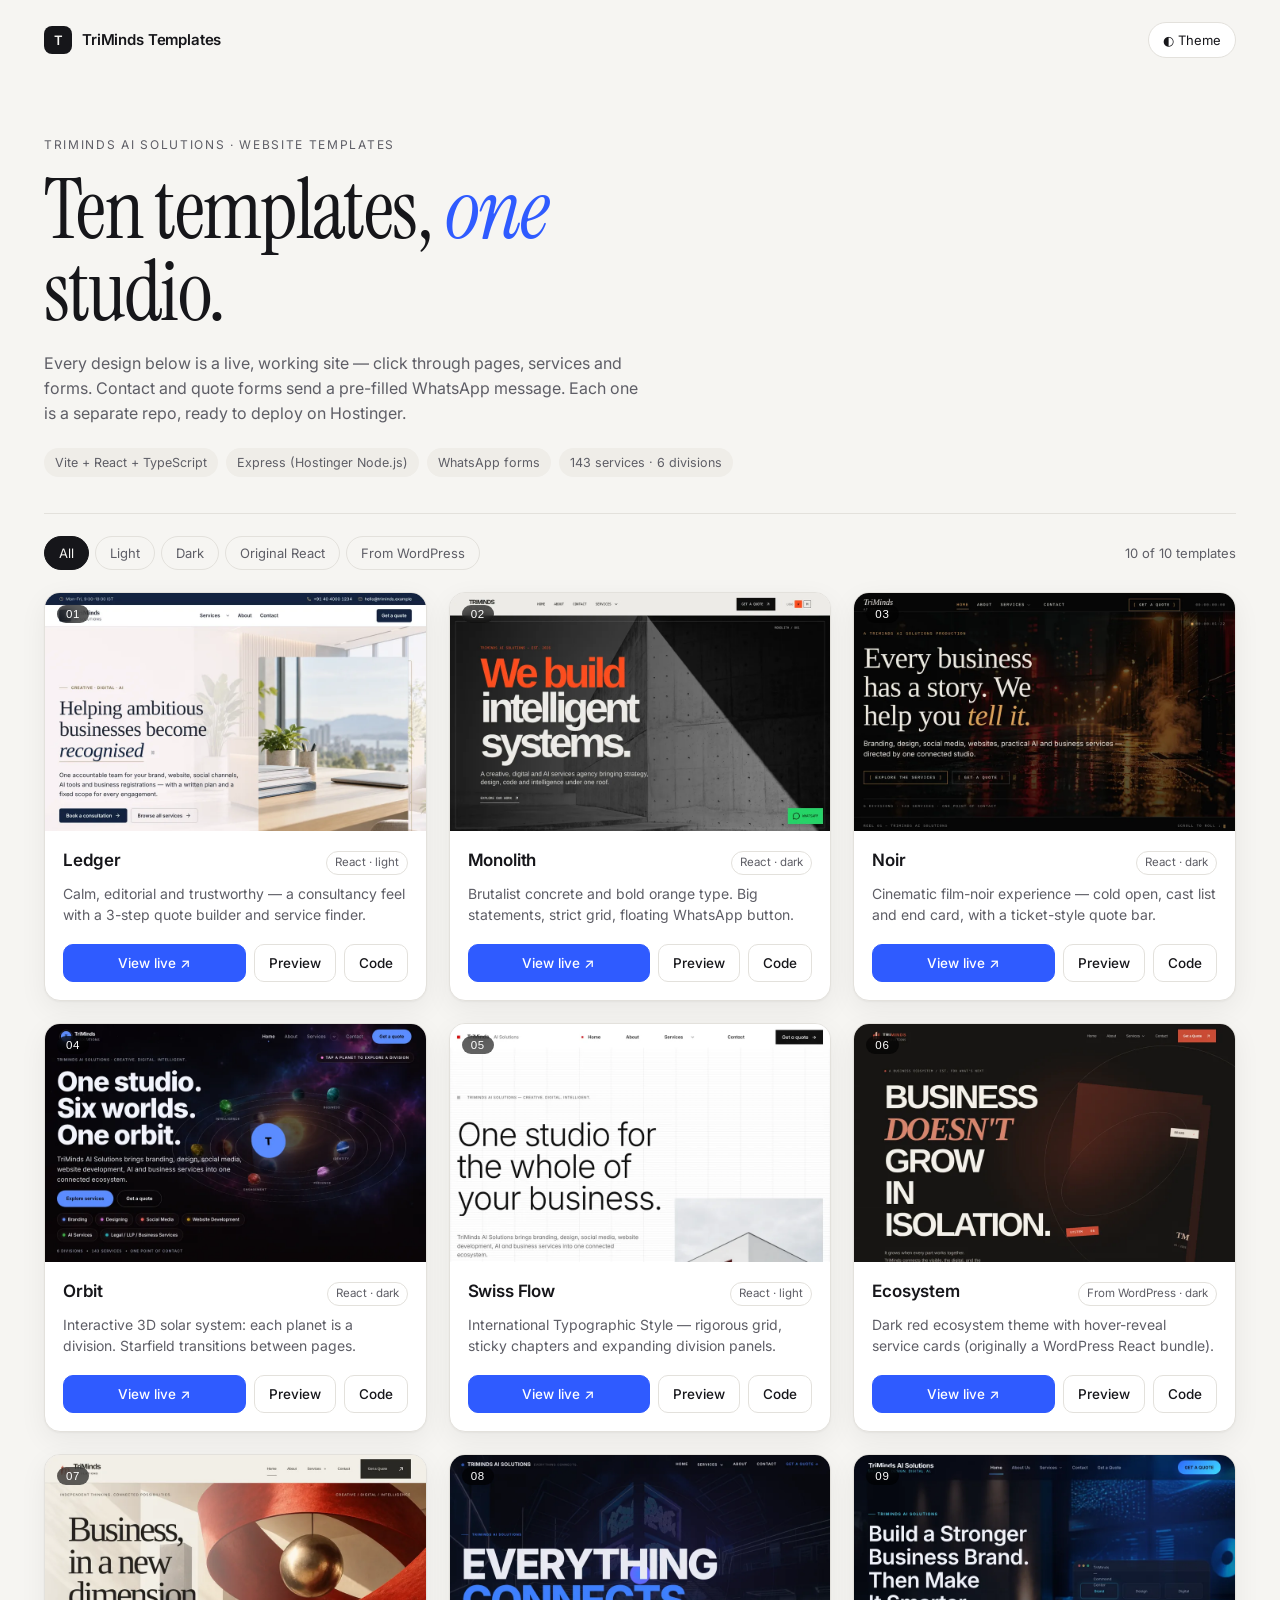
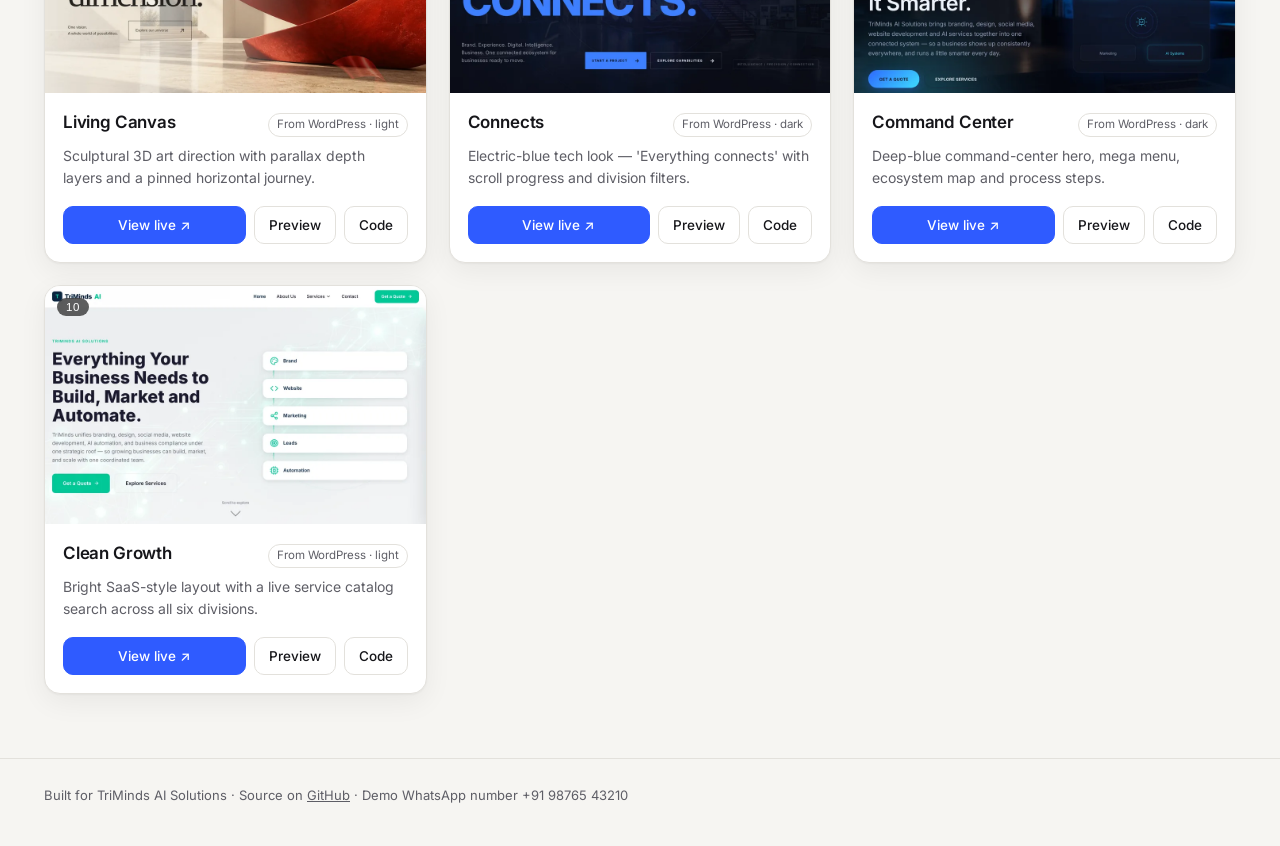
==== index.html @ a5bff6c1 "TriMinds template gallery" ====
<!doctype html>
<html lang="en">
<head>
<meta charset="utf-8" />
<meta name="viewport" content="width=device-width, initial-scale=1" />
<title>TriMinds Template Gallery</title>
<meta name="description" content="Ten website templates for TriMinds AI Solutions — live previews, built with Vite + React, Hostinger-ready." />
<link rel="preconnect" href="https://fonts.googleapis.com" />
<link rel="preconnect" href="https://fonts.gstatic.com" crossorigin />
<link href="https://fonts.googleapis.com/css2?family=Inter:wght@400;500;600&family=Instrument+Serif:ital@0;1&display=swap" rel="stylesheet" />
<style>
:root{
  --bg:#f6f5f2; --surface:#ffffff; --ink:#16161a; --muted:#5e5e66; --line:#e3e1dc;
  --accent:#2f5bff; --accent-ink:#ffffff; --chip:#efede8; --shadow:0 1px 2px rgba(0,0,0,.04),0 8px 28px rgba(0,0,0,.06);
}
@media (prefers-color-scheme: dark){:root:not([data-theme="light"]){
  --bg:#0e0e11; --surface:#17171c; --ink:#f1f0ec; --muted:#a2a1a8; --line:#2a2a31;
  --accent:#7d97ff; --accent-ink:#0e0e11; --chip:#202027; --shadow:0 1px 2px rgba(0,0,0,.3),0 10px 30px rgba(0,0,0,.35);
}}
:root[data-theme="dark"]{
  --bg:#0e0e11; --surface:#17171c; --ink:#f1f0ec; --muted:#a2a1a8; --line:#2a2a31;
  --accent:#7d97ff; --accent-ink:#0e0e11; --chip:#202027; --shadow:0 1px 2px rgba(0,0,0,.3),0 10px 30px rgba(0,0,0,.35);
}
*{box-sizing:border-box}
html,body{margin:0}
body{background:var(--bg);color:var(--ink);font:15px/1.55 Inter,system-ui,-apple-system,Segoe UI,Roboto,sans-serif;-webkit-font-smoothing:antialiased}
a{color:inherit}
.wrap{max-width:1240px;margin:0 auto;padding:0 24px}
header.top{display:flex;align-items:center;justify-content:space-between;gap:16px;padding:22px 0}
.brand{display:flex;align-items:center;gap:10px;font-weight:600;letter-spacing:-.01em;text-decoration:none}
.brand i{width:28px;height:28px;border-radius:8px;background:var(--ink);color:var(--bg);display:grid;place-items:center;font-style:normal;font-size:13px}
.theme-btn{border:1px solid var(--line);background:var(--surface);color:var(--ink);border-radius:999px;height:36px;padding:0 14px;cursor:pointer;font:inherit;font-size:13px}
.hero{padding:56px 0 36px;border-bottom:1px solid var(--line)}
.eyebrow{font-size:12px;letter-spacing:.14em;text-transform:uppercase;color:var(--muted)}
h1{font-family:"Instrument Serif",Georgia,serif;font-weight:400;font-size:clamp(40px,7vw,84px);line-height:.98;letter-spacing:-.02em;margin:14px 0 18px;max-width:14ch}
h1 em{color:var(--accent)}
.lede{color:var(--muted);max-width:60ch;font-size:16px;margin:0}
.meta{display:flex;flex-wrap:wrap;gap:8px;margin-top:22px}
.chip{background:var(--chip);border-radius:999px;padding:5px 11px;font-size:12.5px;color:var(--muted)}
.toolbar{display:flex;flex-wrap:wrap;gap:8px;align-items:center;justify-content:space-between;padding:22px 0}
.filters{display:flex;flex-wrap:wrap;gap:6px}
.filters button{border:1px solid var(--line);background:transparent;color:var(--muted);border-radius:999px;height:34px;padding:0 14px;cursor:pointer;font:inherit;font-size:13px}
.filters button[aria-pressed="true"]{background:var(--ink);color:var(--bg);border-color:var(--ink)}
.count{font-size:13px;color:var(--muted)}
.grid{display:grid;grid-template-columns:repeat(auto-fill,minmax(340px,1fr));gap:22px;padding-bottom:64px}
.card{background:var(--surface);border:1px solid var(--line);border-radius:16px;overflow:hidden;box-shadow:var(--shadow);display:flex;flex-direction:column;transition:transform .25s ease,box-shadow .25s ease}
.card:hover{transform:translateY(-3px)}
.shot{position:relative;aspect-ratio:16/10;overflow:hidden;background:var(--chip);cursor:zoom-in;border:0;padding:0;display:block;width:100%}
.shot img{width:100%;height:100%;object-fit:cover;object-position:top;display:block;transition:transform .6s ease}
.card:hover .shot img{transform:scale(1.03)}
.num{position:absolute;top:12px;left:12px;background:rgba(0,0,0,.62);color:#fff;font-size:11.5px;letter-spacing:.06em;border-radius:999px;padding:3px 9px;backdrop-filter:blur(6px)}
.body{padding:16px 18px 18px;display:flex;flex-direction:column;gap:8px;flex:1}
.row{display:flex;align-items:baseline;justify-content:space-between;gap:10px}
.card h2{margin:0;font-size:17px;font-weight:600;letter-spacing:-.01em}
.tag{font-size:11.5px;color:var(--muted);border:1px solid var(--line);border-radius:999px;padding:2px 8px;white-space:nowrap}
.card p{margin:0;color:var(--muted);font-size:14px}
.actions{display:flex;gap:8px;margin-top:auto;padding-top:10px}
.btn{display:inline-flex;align-items:center;justify-content:center;gap:6px;height:38px;padding:0 14px;border-radius:10px;font-size:13.5px;font-weight:500;text-decoration:none;border:1px solid var(--line);background:transparent;color:var(--ink);cursor:pointer;font-family:inherit}
.btn.primary{background:var(--accent);color:var(--accent-ink);border-color:var(--accent);flex:1}
.btn:focus-visible,.filters button:focus-visible,.shot:focus-visible,.theme-btn:focus-visible{outline:2px solid var(--accent);outline-offset:2px}
footer{border-top:1px solid var(--line);padding:26px 0 40px;color:var(--muted);font-size:13px}
/* preview modal */
dialog{border:0;padding:0;width:min(1400px,96vw);height:min(900px,92vh);border-radius:16px;background:var(--surface);color:var(--ink);box-shadow:0 30px 80px rgba(0,0,0,.4);overflow:hidden}
dialog::backdrop{background:rgba(10,10,14,.6);backdrop-filter:blur(3px)}
.dlg{display:flex;flex-direction:column;height:100%}
.dlg-bar{display:flex;align-items:center;gap:10px;padding:10px 12px;border-bottom:1px solid var(--line);flex-wrap:wrap}
.dlg-bar strong{font-size:14px;margin-right:auto}
.devices{display:flex;gap:4px;background:var(--chip);border-radius:10px;padding:3px}
.devices button{border:0;background:transparent;color:var(--muted);border-radius:8px;height:30px;padding:0 10px;font:inherit;font-size:12.5px;cursor:pointer}
.devices button[aria-pressed="true"]{background:var(--surface);color:var(--ink);box-shadow:0 1px 2px rgba(0,0,0,.08)}
.stage{flex:1;display:grid;place-items:center;background:var(--bg);overflow:auto;padding:12px}
.stage iframe{border:0;width:100%;height:100%;background:#fff;border-radius:10px;transition:width .3s ease}
@media (max-width:640px){
  .wrap{padding:0 16px}
  .grid{grid-template-columns:1fr}
  .hero{padding:36px 0 28px}
  dialog{width:100vw;height:100vh;max-width:100vw;max-height:100vh;border-radius:0}
  .devices{display:none}
}
</style>
</head>
<body>
<div class="wrap">
  <header class="top">
    <a class="brand" href="./"><i>T</i>TriMinds Templates</a>
    <button class="theme-btn" id="themeBtn" type="button" aria-label="Toggle dark mode">◐ Theme</button>
  </header>

  <section class="hero">
    <div class="eyebrow">TriMinds AI Solutions · Website templates</div>
    <h1>Ten templates, <em>one</em> studio.</h1>
    <p class="lede">Every design below is a live, working site — click through pages, services and forms. Contact and quote forms send a pre-filled WhatsApp message. Each one is a separate repo, ready to deploy on Hostinger.</p>
    <div class="meta"><span class="chip">Vite + React + TypeScript</span><span class="chip">Express (Hostinger Node.js)</span><span class="chip">WhatsApp forms</span><span class="chip">143 services · 6 divisions</span></div>
  </section>

  <div class="toolbar">
    <div class="filters" role="group" aria-label="Filter templates">
      <button type="button" data-f="all" aria-pressed="true">All</button>
      <button type="button" data-f="light" aria-pressed="false">Light</button>
      <button type="button" data-f="dark" aria-pressed="false">Dark</button>
      <button type="button" data-f="react" aria-pressed="false">Original React</button>
      <button type="button" data-f="wp" aria-pressed="false">From WordPress</button>
    </div>
    <span class="count" id="count" aria-live="polite"></span>
  </div>

  <main class="grid" id="grid"></main>
</div>

<footer><div class="wrap">Built for TriMinds AI Solutions · Source on <a href="https://github.com/anuragdc18">GitHub</a> · Demo WhatsApp number +91 98765 43210</div></footer>

<dialog id="dlg" aria-labelledby="dlgTitle">
  <div class="dlg">
    <div class="dlg-bar">
      <strong id="dlgTitle">Preview</strong>
      <div class="devices" role="group" aria-label="Preview size">
        <button type="button" data-w="100%" aria-pressed="true">Desktop</button>
        <button type="button" data-w="820px" aria-pressed="false">Tablet</button>
        <button type="button" data-w="390px" aria-pressed="false">Mobile</button>
      </div>
      <a class="btn" id="dlgOpen" href="#" target="_blank" rel="noopener">Open ↗</a>
      <button class="btn" id="dlgClose" type="button" aria-label="Close preview">✕</button>
    </div>
    <div class="stage"><iframe id="frame" title="Template preview" loading="lazy"></iframe></div>
  </div>
</dialog>

<script>
const T = [
  { id:"ledger", name:"Ledger", tone:"light", src:"react", desc:"Calm, editorial and trustworthy — a consultancy feel with a 3-step quote builder and service finder." },
  { id:"monolith", name:"Monolith", tone:"dark", src:"react", desc:"Brutalist concrete and bold orange type. Big statements, strict grid, floating WhatsApp button." },
  { id:"noir", name:"Noir", tone:"dark", src:"react", desc:"Cinematic film-noir experience — cold open, cast list and end card, with a ticket-style quote bar." },
  { id:"orbit", name:"Orbit", tone:"dark", src:"react", desc:"Interactive 3D solar system: each planet is a division. Starfield transitions between pages." },
  { id:"swiss-flow", name:"Swiss Flow", tone:"light", src:"react", desc:"International Typographic Style — rigorous grid, sticky chapters and expanding division panels." },
  { id:"triminds-hoverfix", name:"Ecosystem", tone:"dark", src:"wp", desc:"Dark red ecosystem theme with hover-reveal service cards (originally a WordPress React bundle)." },
  { id:"triminds-living-canvas", name:"Living Canvas", tone:"light", src:"wp", desc:"Sculptural 3D art direction with parallax depth layers and a pinned horizontal journey." },
  { id:"triminds-orbit-wp", name:"Connects", tone:"dark", src:"wp", desc:"Electric-blue tech look — 'Everything connects' with scroll progress and division filters." },
  { id:"triminds-template-us3", name:"Command Center", tone:"dark", src:"wp", desc:"Deep-blue command-center hero, mega menu, ecosystem map and process steps." },
  { id:"triminds-us1", name:"Clean Growth", tone:"light", src:"wp", desc:"Bright SaaS-style layout with a live service catalog search across all six divisions." },
];
const live = id => `https://anuragdc18.github.io/${id}/`;
const repo = id => `https://github.com/anuragdc18/${id}`;
const grid = document.getElementById("grid"), count = document.getElementById("count");
function render(f){
  const list = T.filter(t => f==="all" || t.tone===f || t.src===f);
  grid.innerHTML = list.map((t) => `
    <article class="card">
      <button class="shot" type="button" data-prev="${t.id}" aria-label="Preview ${t.name}">
        <img src="thumbs/${t.id}.webp" alt="${t.name} template home page" loading="lazy" width="960" height="600">
        <span class="num">${String(T.indexOf(t)+1).padStart(2,"0")}</span>
      </button>
      <div class="body">
        <div class="row"><h2>${t.name}</h2><span class="tag">${t.src==="wp"?"From WordPress":"React"} · ${t.tone}</span></div>
        <p>${t.desc}</p>
        <div class="actions">
          <a class="btn primary" href="${live(t.id)}" target="_blank" rel="noopener">View live ↗</a>
          <button class="btn" type="button" data-prev="${t.id}">Preview</button>
          <a class="btn" href="${repo(t.id)}" target="_blank" rel="noopener" aria-label="${t.name} source on GitHub">Code</a>
        </div>
      </div>
    </article>`).join("");
  count.textContent = `${list.length} of ${T.length} templates`;
}
render("all");
document.querySelectorAll(".filters button").forEach(b => b.addEventListener("click", () => {
  document.querySelectorAll(".filters button").forEach(x => x.setAttribute("aria-pressed", x===b));
  render(b.dataset.f);
}));
const dlg = document.getElementById("dlg"), frame = document.getElementById("frame");
grid.addEventListener("click", e => {
  const b = e.target.closest("[data-prev]"); if (!b) return;
  const t = T.find(x => x.id === b.dataset.prev);
  document.getElementById("dlgTitle").textContent = t.name;
  document.getElementById("dlgOpen").href = live(t.id);
  frame.src = live(t.id);
  dlg.showModal();
});
const close = () => { dlg.close(); frame.src = "about:blank"; };
document.getElementById("dlgClose").addEventListener("click", close);
dlg.addEventListener("click", e => { if (e.target === dlg) close(); });
dlg.addEventListener("cancel", () => { frame.src = "about:blank"; });
document.querySelectorAll(".devices button").forEach(b => b.addEventListener("click", () => {
  document.querySelectorAll(".devices button").forEach(x => x.setAttribute("aria-pressed", x===b));
  frame.style.width = b.dataset.w;
}));
const root = document.documentElement, btn = document.getElementById("themeBtn");
try { const s = localStorage.getItem("tm-theme"); if (s) root.dataset.theme = s; } catch {}
btn.addEventListener("click", () => {
  const dark = root.dataset.theme ? root.dataset.theme === "dark" : matchMedia("(prefers-color-scheme: dark)").matches;
  root.dataset.theme = dark ? "light" : "dark";
  try { localStorage.setItem("tm-theme", root.dataset.theme); } catch {}
});
</script>
</body>
</html>
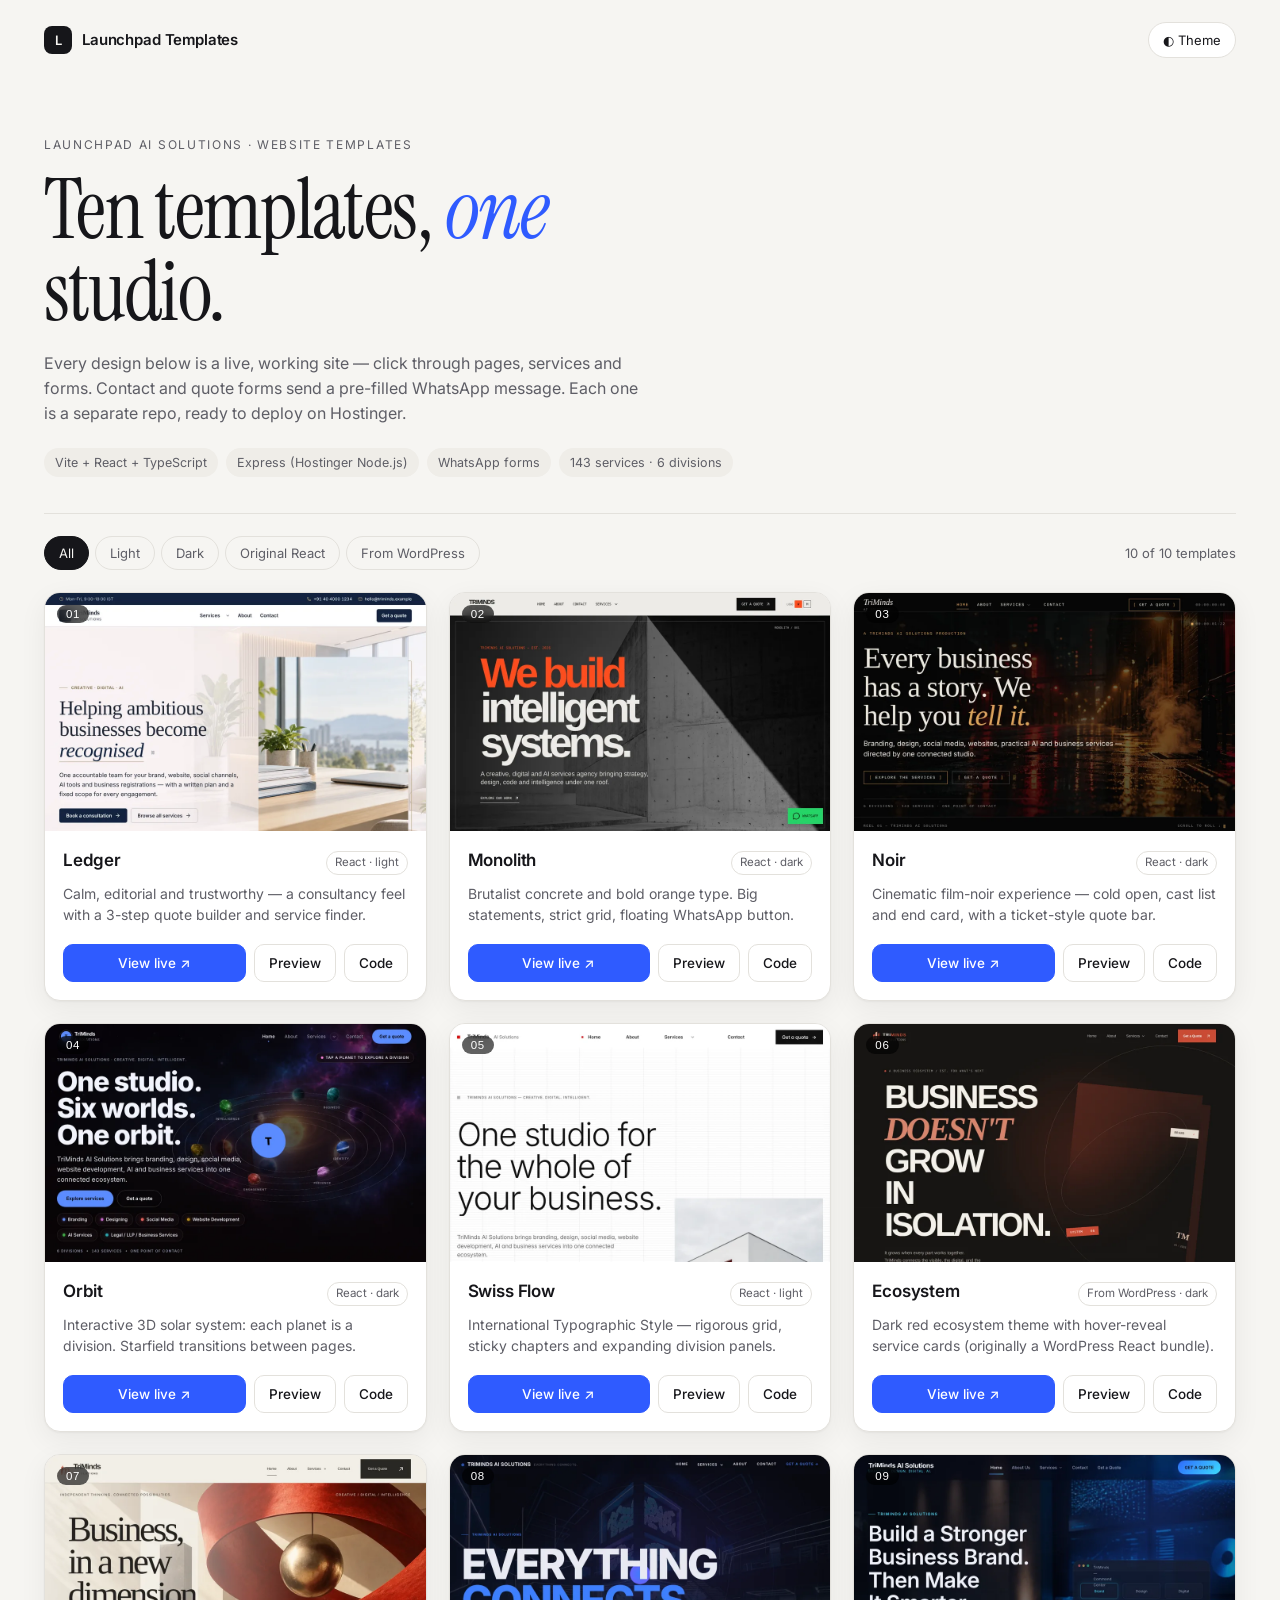
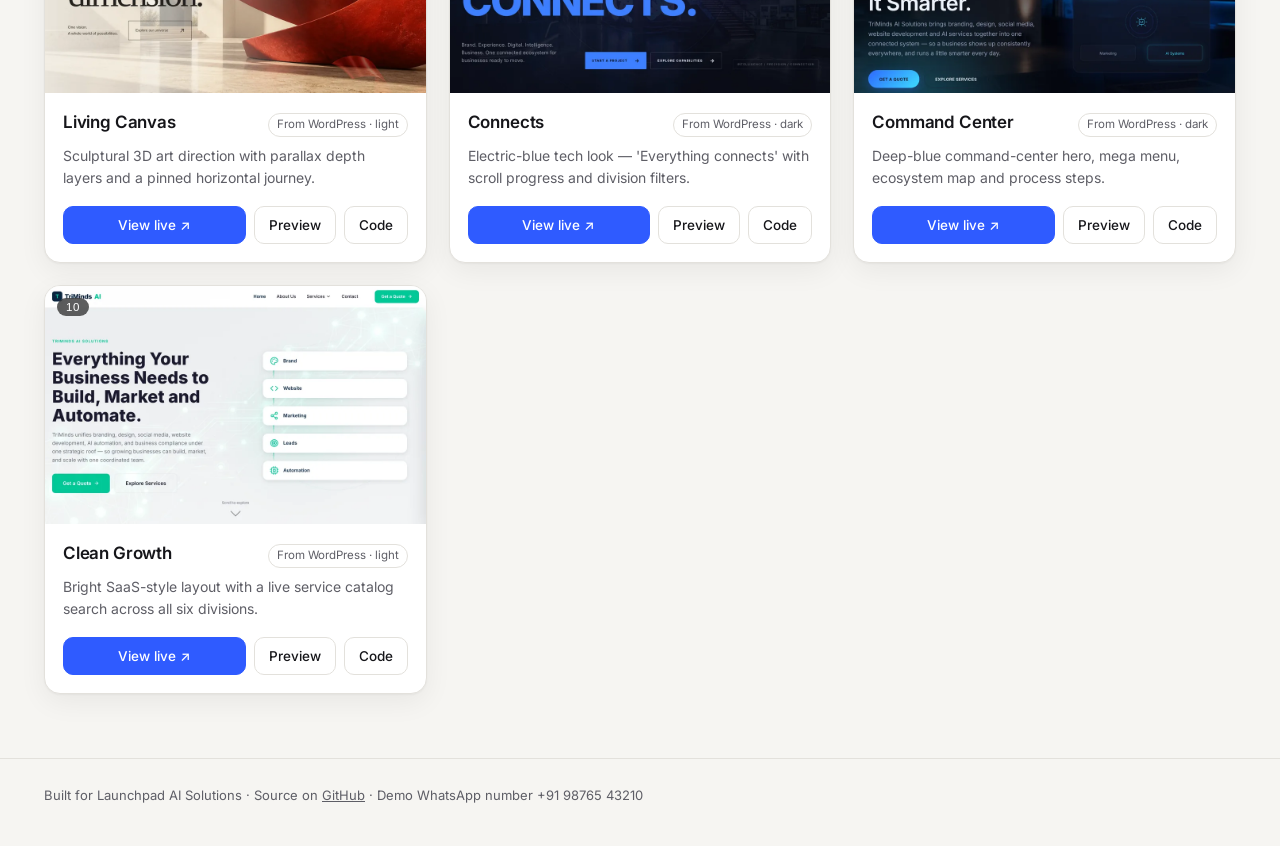
==== commit fd81287d: "Rebrand gallery to Launchpad" ====
--- a/index.html
+++ b/index.html
@@ -3,8 +3,8 @@
 <head>
 <meta charset="utf-8" />
 <meta name="viewport" content="width=device-width, initial-scale=1" />
-<title>TriMinds Template Gallery</title>
-<meta name="description" content="Ten website templates for TriMinds AI Solutions — live previews, built with Vite + React, Hostinger-ready." />
+<title>Launchpad Template Gallery</title>
+<meta name="description" content="Ten website templates for Launchpad AI Solutions — live previews, built with Vite + React, Hostinger-ready." />
 <link rel="preconnect" href="https://fonts.googleapis.com" />
 <link rel="preconnect" href="https://fonts.gstatic.com" crossorigin />
 <link href="https://fonts.googleapis.com/css2?family=Inter:wght@400;500;600&family=Instrument+Serif:ital@0;1&display=swap" rel="stylesheet" />
@@ -82,12 +82,12 @@
 <body>
 <div class="wrap">
   <header class="top">
-    <a class="brand" href="./"><i>T</i>TriMinds Templates</a>
+    <a class="brand" href="./"><i>L</i>Launchpad Templates</a>
     <button class="theme-btn" id="themeBtn" type="button" aria-label="Toggle dark mode">◐ Theme</button>
   </header>
 
   <section class="hero">
-    <div class="eyebrow">TriMinds AI Solutions · Website templates</div>
+    <div class="eyebrow">Launchpad AI Solutions · Website templates</div>
     <h1>Ten templates, <em>one</em> studio.</h1>
     <p class="lede">Every design below is a live, working site — click through pages, services and forms. Contact and quote forms send a pre-filled WhatsApp message. Each one is a separate repo, ready to deploy on Hostinger.</p>
     <div class="meta"><span class="chip">Vite + React + TypeScript</span><span class="chip">Express (Hostinger Node.js)</span><span class="chip">WhatsApp forms</span><span class="chip">143 services · 6 divisions</span></div>
@@ -107,7 +107,7 @@
   <main class="grid" id="grid"></main>
 </div>
 
-<footer><div class="wrap">Built for TriMinds AI Solutions · Source on <a href="https://github.com/anuragdc18">GitHub</a> · Demo WhatsApp number +91 98765 43210</div></footer>
+<footer><div class="wrap">Built for Launchpad AI Solutions · Source on <a href="https://github.com/anuragdc18">GitHub</a> · Demo WhatsApp number +91 98765 43210</div></footer>
 
 <dialog id="dlg" aria-labelledby="dlgTitle">
   <div class="dlg">
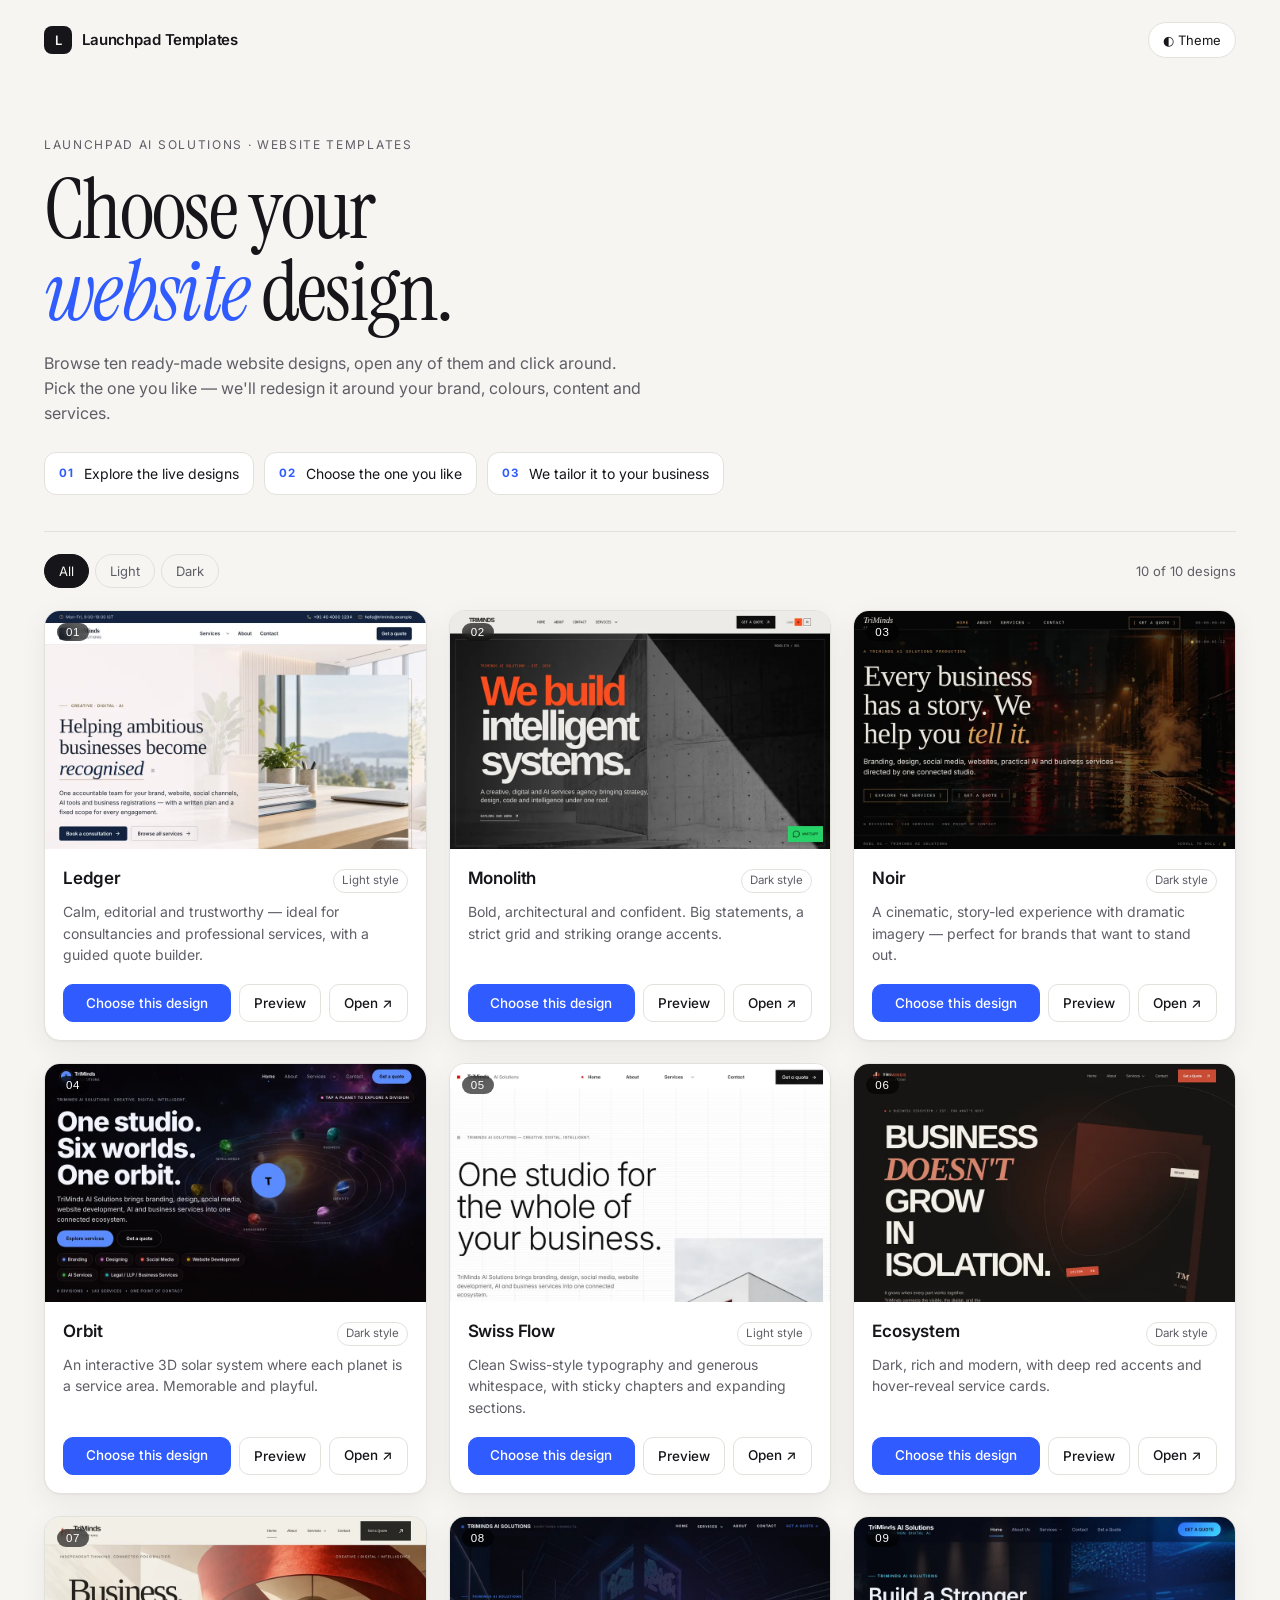
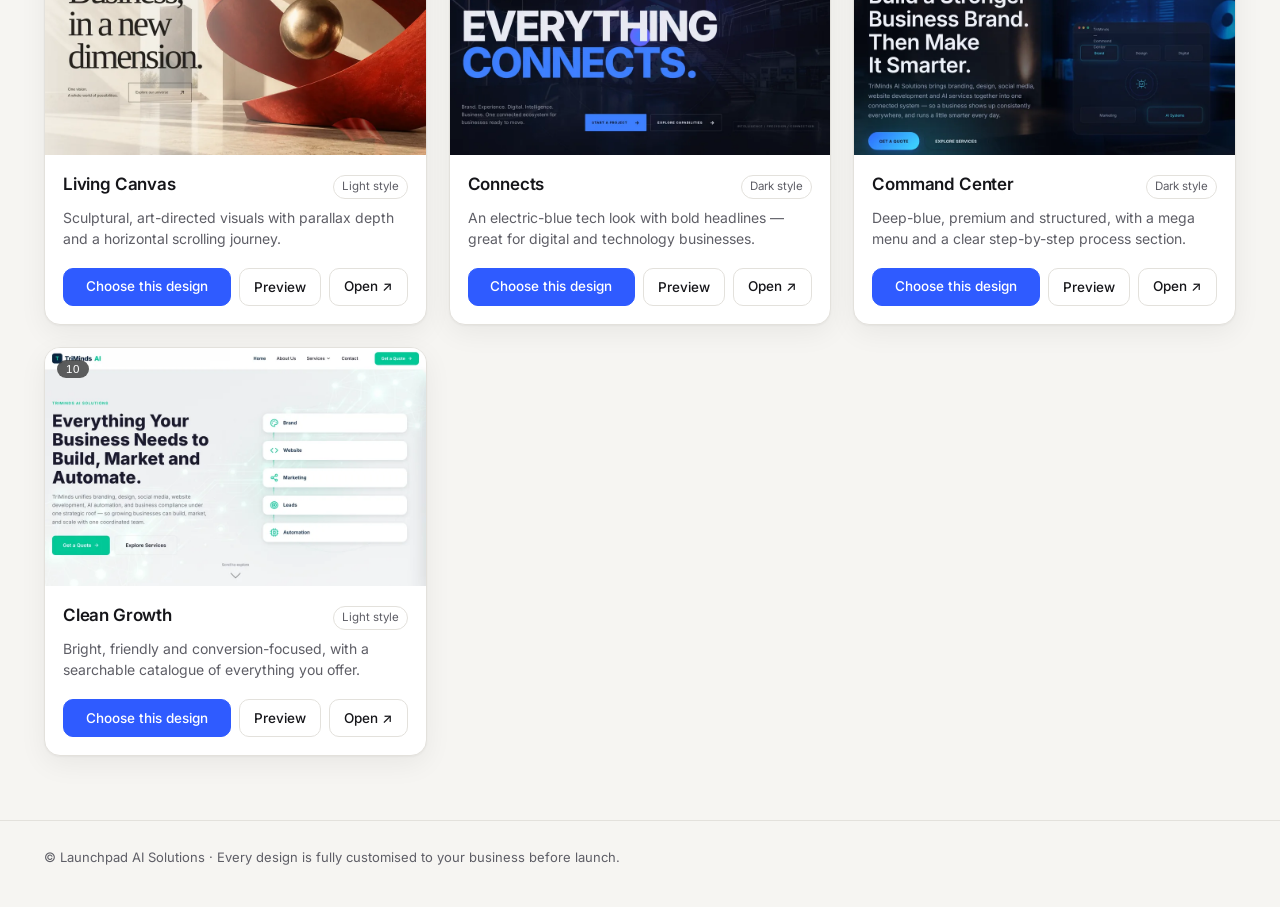
==== commit 9cfce57c: "Client-facing template picker" ====
--- a/index.html
+++ b/index.html
@@ -4,7 +4,7 @@
 <meta charset="utf-8" />
 <meta name="viewport" content="width=device-width, initial-scale=1" />
 <title>Launchpad Template Gallery</title>
-<meta name="description" content="Ten website templates for Launchpad AI Solutions — live previews, built with Vite + React, Hostinger-ready." />
+<meta name="description" content="Pick a website design you love — Launchpad AI Solutions will tailor it to your brand, content and services." />
 <link rel="preconnect" href="https://fonts.googleapis.com" />
 <link rel="preconnect" href="https://fonts.gstatic.com" crossorigin />
 <link href="https://fonts.googleapis.com/css2?family=Inter:wght@400;500;600&family=Instrument+Serif:ital@0;1&display=swap" rel="stylesheet" />
@@ -37,6 +37,9 @@
 .lede{color:var(--muted);max-width:60ch;font-size:16px;margin:0}
 .meta{display:flex;flex-wrap:wrap;gap:8px;margin-top:22px}
 .chip{background:var(--chip);border-radius:999px;padding:5px 11px;font-size:12.5px;color:var(--muted)}
+.steps{list-style:none;display:flex;flex-wrap:wrap;gap:10px;margin:26px 0 0;padding:0}
+.steps li{display:flex;align-items:center;gap:10px;background:var(--surface);border:1px solid var(--line);border-radius:12px;padding:10px 14px;font-size:14px}
+.steps b{font-size:11.5px;color:var(--accent);letter-spacing:.08em}
 .toolbar{display:flex;flex-wrap:wrap;gap:8px;align-items:center;justify-content:space-between;padding:22px 0}
 .filters{display:flex;flex-wrap:wrap;gap:6px}
 .filters button{border:1px solid var(--line);background:transparent;color:var(--muted);border-radius:999px;height:34px;padding:0 14px;cursor:pointer;font:inherit;font-size:13px}
@@ -54,8 +57,8 @@
 .card h2{margin:0;font-size:17px;font-weight:600;letter-spacing:-.01em}
 .tag{font-size:11.5px;color:var(--muted);border:1px solid var(--line);border-radius:999px;padding:2px 8px;white-space:nowrap}
 .card p{margin:0;color:var(--muted);font-size:14px}
-.actions{display:flex;gap:8px;margin-top:auto;padding-top:10px}
-.btn{display:inline-flex;align-items:center;justify-content:center;gap:6px;height:38px;padding:0 14px;border-radius:10px;font-size:13.5px;font-weight:500;text-decoration:none;border:1px solid var(--line);background:transparent;color:var(--ink);cursor:pointer;font-family:inherit}
+.actions{display:flex;flex-wrap:wrap;gap:8px;margin-top:auto;padding-top:10px}
+.btn{display:inline-flex;align-items:center;justify-content:center;gap:6px;height:38px;padding:0 14px;border-radius:10px;font-size:13.5px;font-weight:500;text-decoration:none;border:1px solid var(--line);background:transparent;color:var(--ink);cursor:pointer;font-family:inherit;white-space:nowrap}
 .btn.primary{background:var(--accent);color:var(--accent-ink);border-color:var(--accent);flex:1}
 .btn:focus-visible,.filters button:focus-visible,.shot:focus-visible,.theme-btn:focus-visible{outline:2px solid var(--accent);outline-offset:2px}
 footer{border-top:1px solid var(--line);padding:26px 0 40px;color:var(--muted);font-size:13px}
@@ -88,18 +91,16 @@
 
   <section class="hero">
     <div class="eyebrow">Launchpad AI Solutions · Website templates</div>
-    <h1>Ten templates, <em>one</em> studio.</h1>
-    <p class="lede">Every design below is a live, working site — click through pages, services and forms. Contact and quote forms send a pre-filled WhatsApp message. Each one is a separate repo, ready to deploy on Hostinger.</p>
-    <div class="meta"><span class="chip">Vite + React + TypeScript</span><span class="chip">Express (Hostinger Node.js)</span><span class="chip">WhatsApp forms</span><span class="chip">143 services · 6 divisions</span></div>
+    <h1>Choose your <em>website</em> design.</h1>
+    <p class="lede">Browse ten ready-made website designs, open any of them and click around. Pick the one you like — we'll redesign it around your brand, colours, content and services.</p>
+    <ol class="steps"><li><b>01</b><span>Explore the live designs</span></li><li><b>02</b><span>Choose the one you like</span></li><li><b>03</b><span>We tailor it to your business</span></li></ol>
   </section>
 
   <div class="toolbar">
-    <div class="filters" role="group" aria-label="Filter templates">
+    <div class="filters" role="group" aria-label="Filter by style">
       <button type="button" data-f="all" aria-pressed="true">All</button>
       <button type="button" data-f="light" aria-pressed="false">Light</button>
       <button type="button" data-f="dark" aria-pressed="false">Dark</button>
-      <button type="button" data-f="react" aria-pressed="false">Original React</button>
-      <button type="button" data-f="wp" aria-pressed="false">From WordPress</button>
     </div>
     <span class="count" id="count" aria-live="polite"></span>
   </div>
@@ -107,7 +108,7 @@
   <main class="grid" id="grid"></main>
 </div>
 
-<footer><div class="wrap">Built for Launchpad AI Solutions · Source on <a href="https://github.com/anuragdc18">GitHub</a> · Demo WhatsApp number +91 98765 43210</div></footer>
+<footer><div class="wrap">© Launchpad AI Solutions · Every design is fully customised to your business before launch.</div></footer>
 
 <dialog id="dlg" aria-labelledby="dlgTitle">
   <div class="dlg">
@@ -118,6 +119,7 @@
         <button type="button" data-w="820px" aria-pressed="false">Tablet</button>
         <button type="button" data-w="390px" aria-pressed="false">Mobile</button>
       </div>
+      <a class="btn primary" id="dlgChoose" href="#" target="_blank" rel="noopener" style="flex:0 0 auto">Choose this design</a>
       <a class="btn" id="dlgOpen" href="#" target="_blank" rel="noopener">Open ↗</a>
       <button class="btn" id="dlgClose" type="button" aria-label="Close preview">✕</button>
     </div>
@@ -127,22 +129,23 @@
 
 <script>
 const T = [
-  { id:"ledger", name:"Ledger", tone:"light", src:"react", desc:"Calm, editorial and trustworthy — a consultancy feel with a 3-step quote builder and service finder." },
-  { id:"monolith", name:"Monolith", tone:"dark", src:"react", desc:"Brutalist concrete and bold orange type. Big statements, strict grid, floating WhatsApp button." },
-  { id:"noir", name:"Noir", tone:"dark", src:"react", desc:"Cinematic film-noir experience — cold open, cast list and end card, with a ticket-style quote bar." },
-  { id:"orbit", name:"Orbit", tone:"dark", src:"react", desc:"Interactive 3D solar system: each planet is a division. Starfield transitions between pages." },
-  { id:"swiss-flow", name:"Swiss Flow", tone:"light", src:"react", desc:"International Typographic Style — rigorous grid, sticky chapters and expanding division panels." },
-  { id:"triminds-hoverfix", name:"Ecosystem", tone:"dark", src:"wp", desc:"Dark red ecosystem theme with hover-reveal service cards (originally a WordPress React bundle)." },
-  { id:"triminds-living-canvas", name:"Living Canvas", tone:"light", src:"wp", desc:"Sculptural 3D art direction with parallax depth layers and a pinned horizontal journey." },
-  { id:"triminds-orbit-wp", name:"Connects", tone:"dark", src:"wp", desc:"Electric-blue tech look — 'Everything connects' with scroll progress and division filters." },
-  { id:"triminds-template-us3", name:"Command Center", tone:"dark", src:"wp", desc:"Deep-blue command-center hero, mega menu, ecosystem map and process steps." },
-  { id:"triminds-us1", name:"Clean Growth", tone:"light", src:"wp", desc:"Bright SaaS-style layout with a live service catalog search across all six divisions." },
+  { id:"ledger", name:"Ledger", tone:"light", desc:"Calm, editorial and trustworthy — ideal for consultancies and professional services, with a guided quote builder." },
+  { id:"monolith", name:"Monolith", tone:"dark", desc:"Bold, architectural and confident. Big statements, a strict grid and striking orange accents." },
+  { id:"noir", name:"Noir", tone:"dark", desc:"A cinematic, story-led experience with dramatic imagery — perfect for brands that want to stand out." },
+  { id:"orbit", name:"Orbit", tone:"dark", desc:"An interactive 3D solar system where each planet is a service area. Memorable and playful." },
+  { id:"swiss-flow", name:"Swiss Flow", tone:"light", desc:"Clean Swiss-style typography and generous whitespace, with sticky chapters and expanding sections." },
+  { id:"triminds-hoverfix", name:"Ecosystem", tone:"dark", desc:"Dark, rich and modern, with deep red accents and hover-reveal service cards." },
+  { id:"triminds-living-canvas", name:"Living Canvas", tone:"light", desc:"Sculptural, art-directed visuals with parallax depth and a horizontal scrolling journey." },
+  { id:"triminds-orbit-wp", name:"Connects", tone:"dark", desc:"An electric-blue tech look with bold headlines — great for digital and technology businesses." },
+  { id:"triminds-template-us3", name:"Command Center", tone:"dark", desc:"Deep-blue, premium and structured, with a mega menu and a clear step-by-step process section." },
+  { id:"triminds-us1", name:"Clean Growth", tone:"light", desc:"Bright, friendly and conversion-focused, with a searchable catalogue of everything you offer." },
 ];
 const live = id => `https://anuragdc18.github.io/${id}/`;
-const repo = id => `https://github.com/anuragdc18/${id}`;
+const WA = "919876543210";
+const choose = t => `https://wa.me/${WA}?text=${encodeURIComponent(`Hi Launchpad AI Solutions, I like the "${t.name}" website design (template ${String(T.indexOf(t)+1).padStart(2,"0")}). Please redesign it for my business.\n\n${live(t.id)}`)}`;
 const grid = document.getElementById("grid"), count = document.getElementById("count");
 function render(f){
-  const list = T.filter(t => f==="all" || t.tone===f || t.src===f);
+  const list = T.filter(t => f==="all" || t.tone===f);
   grid.innerHTML = list.map((t) => `
     <article class="card">
       <button class="shot" type="button" data-prev="${t.id}" aria-label="Preview ${t.name}">
@@ -150,16 +153,16 @@
         <span class="num">${String(T.indexOf(t)+1).padStart(2,"0")}</span>
       </button>
       <div class="body">
-        <div class="row"><h2>${t.name}</h2><span class="tag">${t.src==="wp"?"From WordPress":"React"} · ${t.tone}</span></div>
+        <div class="row"><h2>${t.name}</h2><span class="tag">${t.tone==="dark"?"Dark":"Light"} style</span></div>
         <p>${t.desc}</p>
         <div class="actions">
-          <a class="btn primary" href="${live(t.id)}" target="_blank" rel="noopener">View live ↗</a>
+          <a class="btn primary" href="${choose(t)}" target="_blank" rel="noopener">Choose this design</a>
           <button class="btn" type="button" data-prev="${t.id}">Preview</button>
-          <a class="btn" href="${repo(t.id)}" target="_blank" rel="noopener" aria-label="${t.name} source on GitHub">Code</a>
+          <a class="btn" href="${live(t.id)}" target="_blank" rel="noopener" aria-label="Open ${t.name} in a new tab">Open ↗</a>
         </div>
       </div>
     </article>`).join("");
-  count.textContent = `${list.length} of ${T.length} templates`;
+  count.textContent = `${list.length} of ${T.length} designs`;
 }
 render("all");
 document.querySelectorAll(".filters button").forEach(b => b.addEventListener("click", () => {
@@ -172,6 +175,7 @@
   const t = T.find(x => x.id === b.dataset.prev);
   document.getElementById("dlgTitle").textContent = t.name;
   document.getElementById("dlgOpen").href = live(t.id);
+  document.getElementById("dlgChoose").href = choose(t);
   frame.src = live(t.id);
   dlg.showModal();
 });
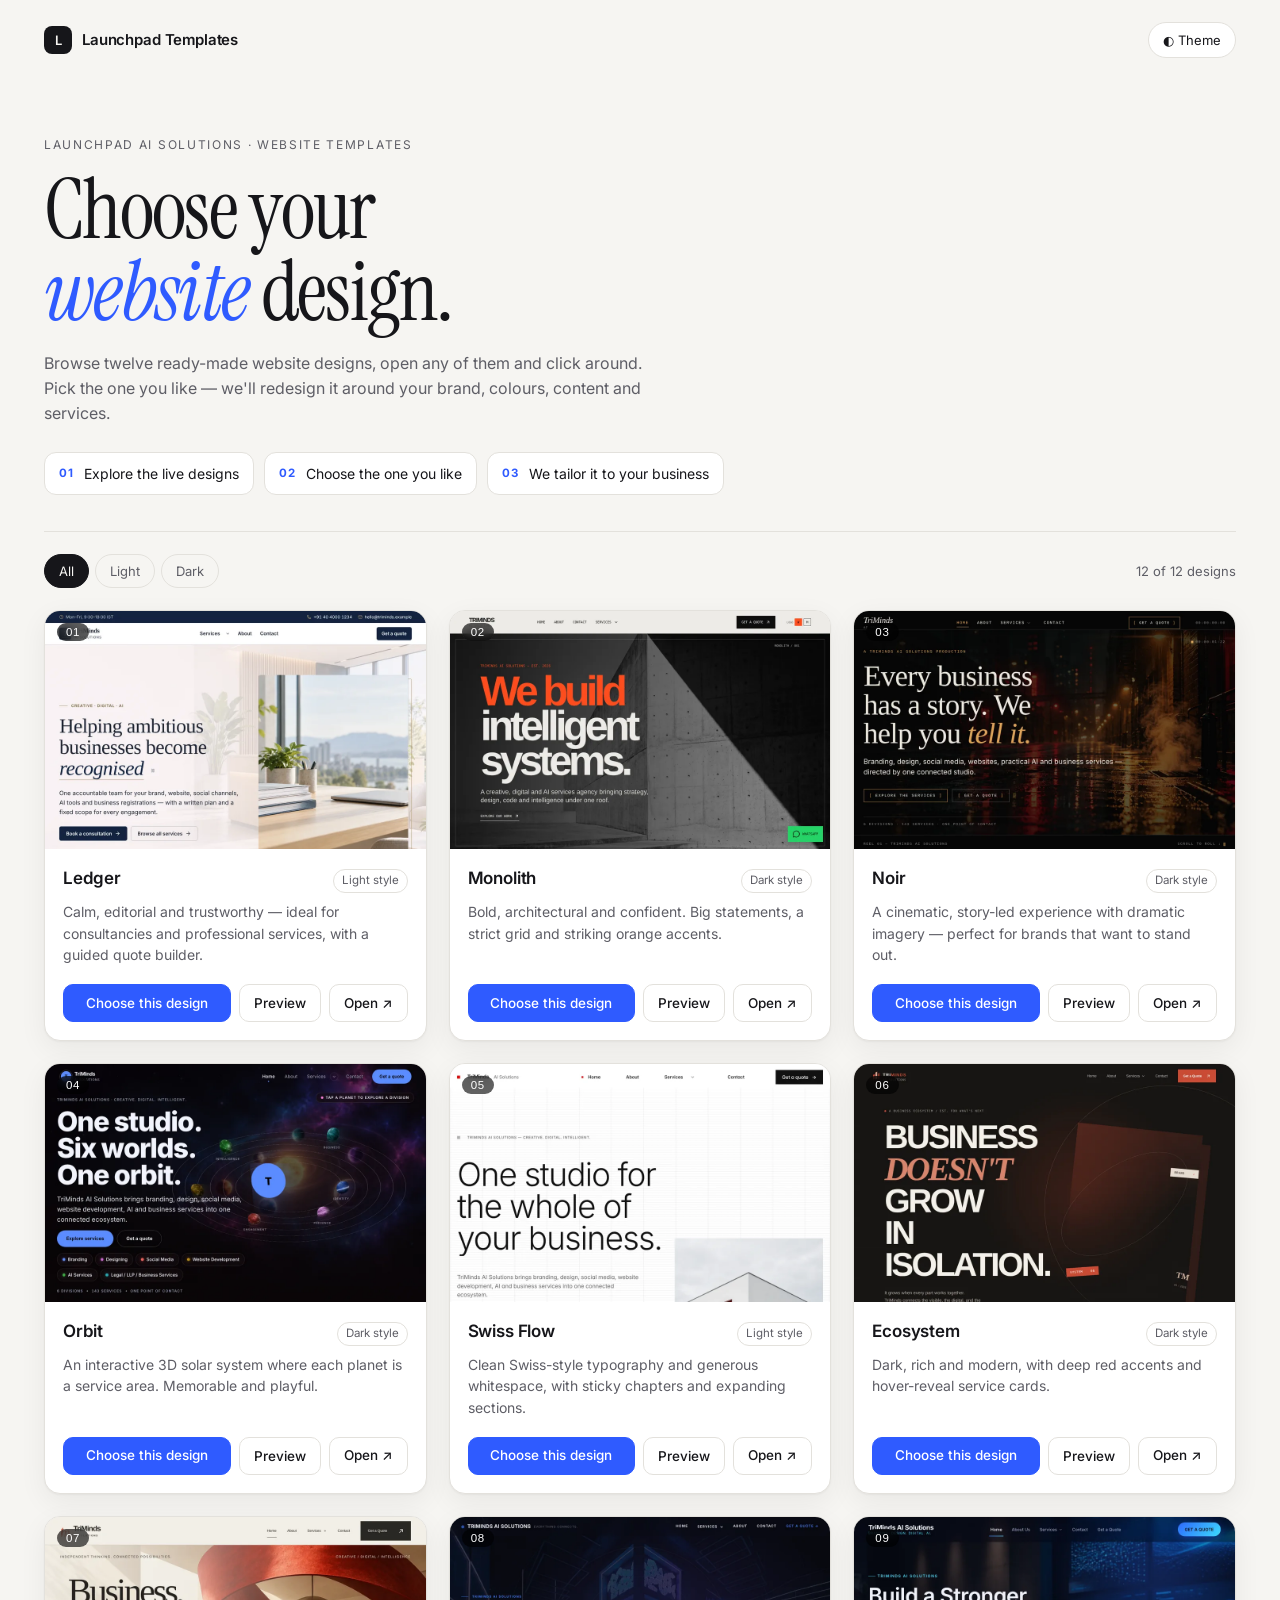
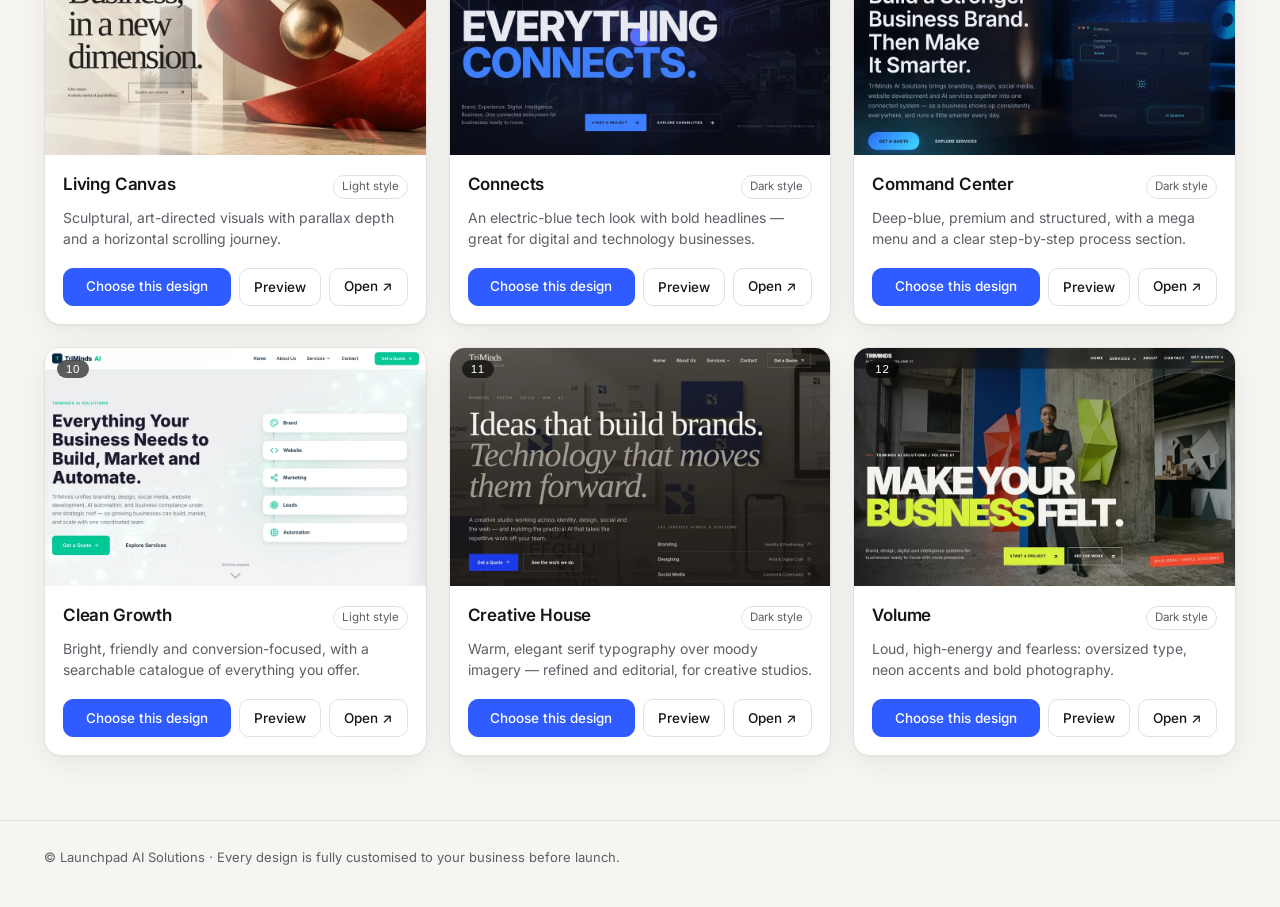
==== commit 7f9353b2: "All 12 designs hosted in the gallery" ====
--- a/index.html
+++ b/index.html
@@ -92,7 +92,7 @@
   <section class="hero">
     <div class="eyebrow">Launchpad AI Solutions · Website templates</div>
     <h1>Choose your <em>website</em> design.</h1>
-    <p class="lede">Browse ten ready-made website designs, open any of them and click around. Pick the one you like — we'll redesign it around your brand, colours, content and services.</p>
+    <p class="lede">Browse twelve ready-made website designs, open any of them and click around. Pick the one you like — we'll redesign it around your brand, colours, content and services.</p>
     <ol class="steps"><li><b>01</b><span>Explore the live designs</span></li><li><b>02</b><span>Choose the one you like</span></li><li><b>03</b><span>We tailor it to your business</span></li></ol>
   </section>
 
@@ -139,6 +139,8 @@
   { id:"triminds-orbit-wp", name:"Connects", tone:"dark", desc:"An electric-blue tech look with bold headlines — great for digital and technology businesses." },
   { id:"triminds-template-us3", name:"Command Center", tone:"dark", desc:"Deep-blue, premium and structured, with a mega menu and a clear step-by-step process section." },
   { id:"triminds-us1", name:"Clean Growth", tone:"light", desc:"Bright, friendly and conversion-focused, with a searchable catalogue of everything you offer." },
+  { id:"triminds-us2", name:"Creative House", tone:"dark", desc:"Warm, elegant serif typography over moody imagery — refined and editorial, for creative studios." },
+  { id:"triminds-volume", name:"Volume", tone:"dark", desc:"Loud, high-energy and fearless: oversized type, neon accents and bold photography." },
 ];
 const live = id => `https://anuragdc18.github.io/${id}/`;
 const WA = "919876543210";
